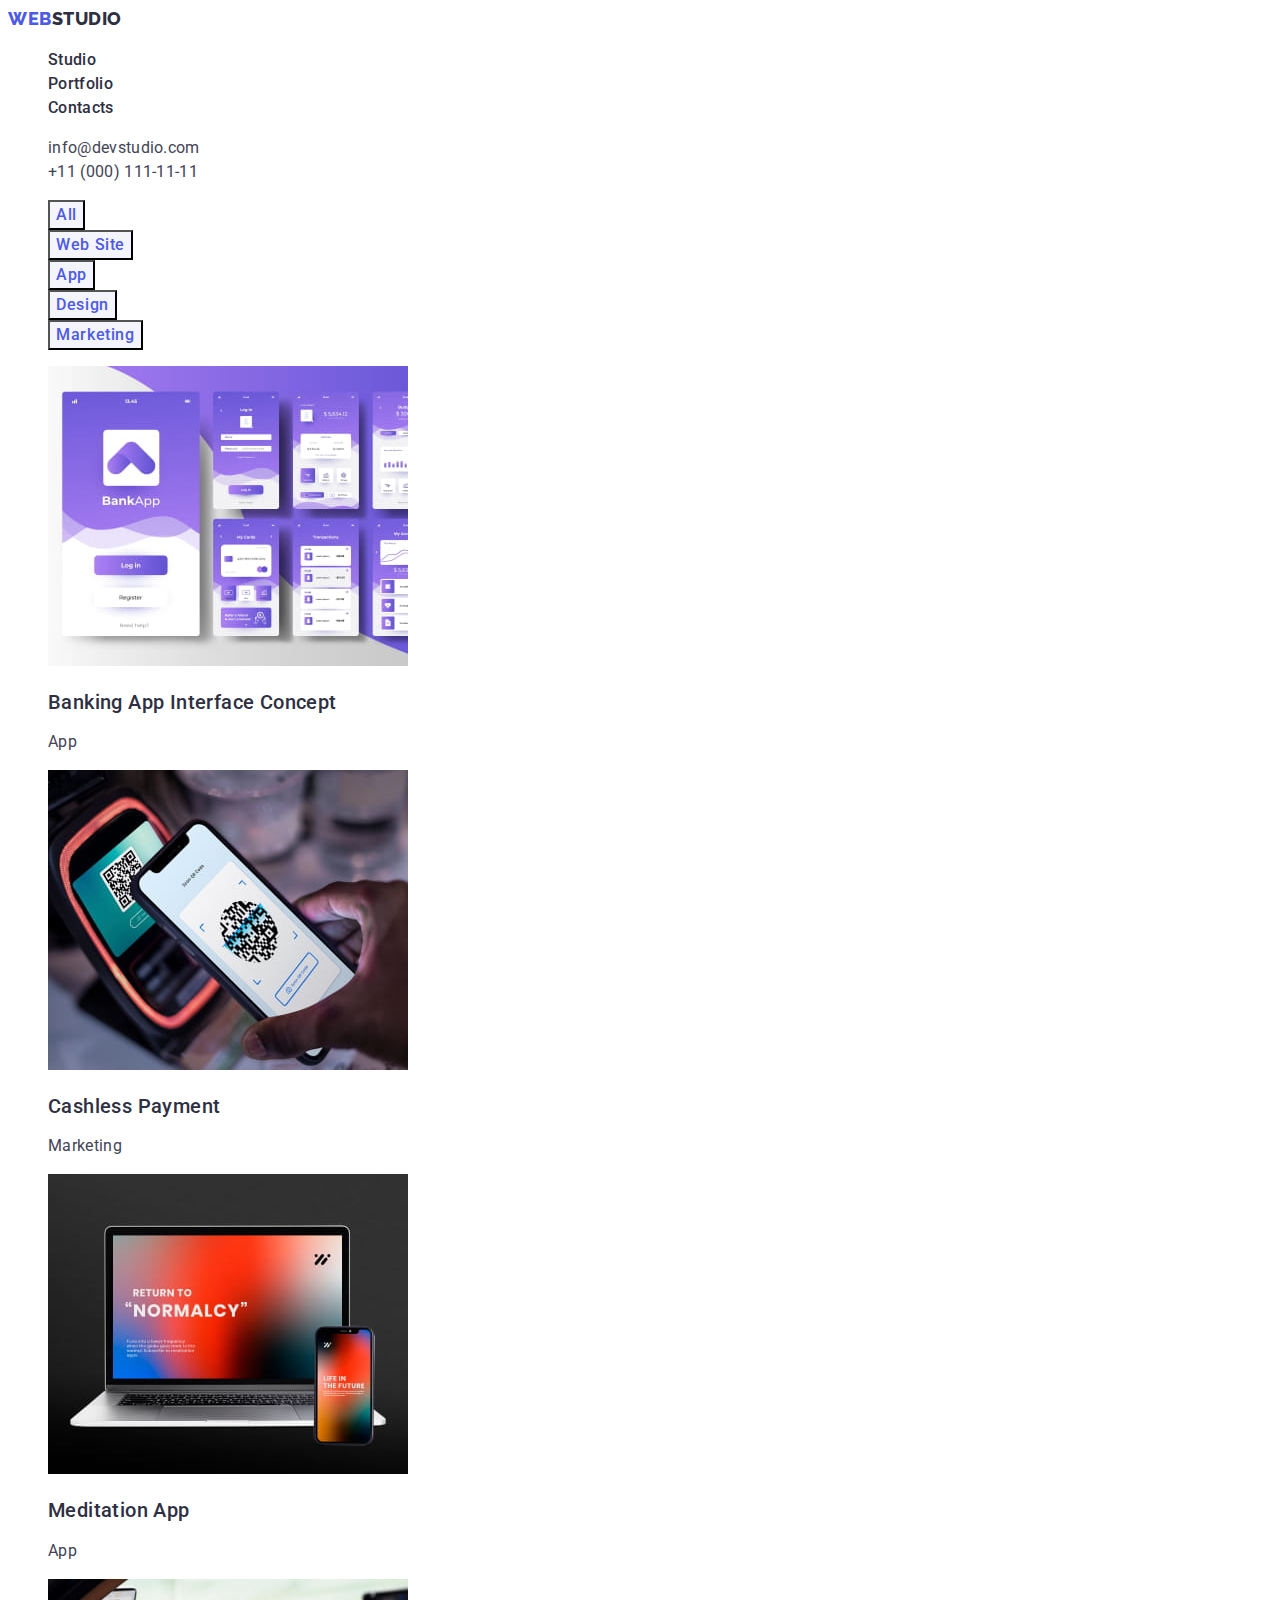
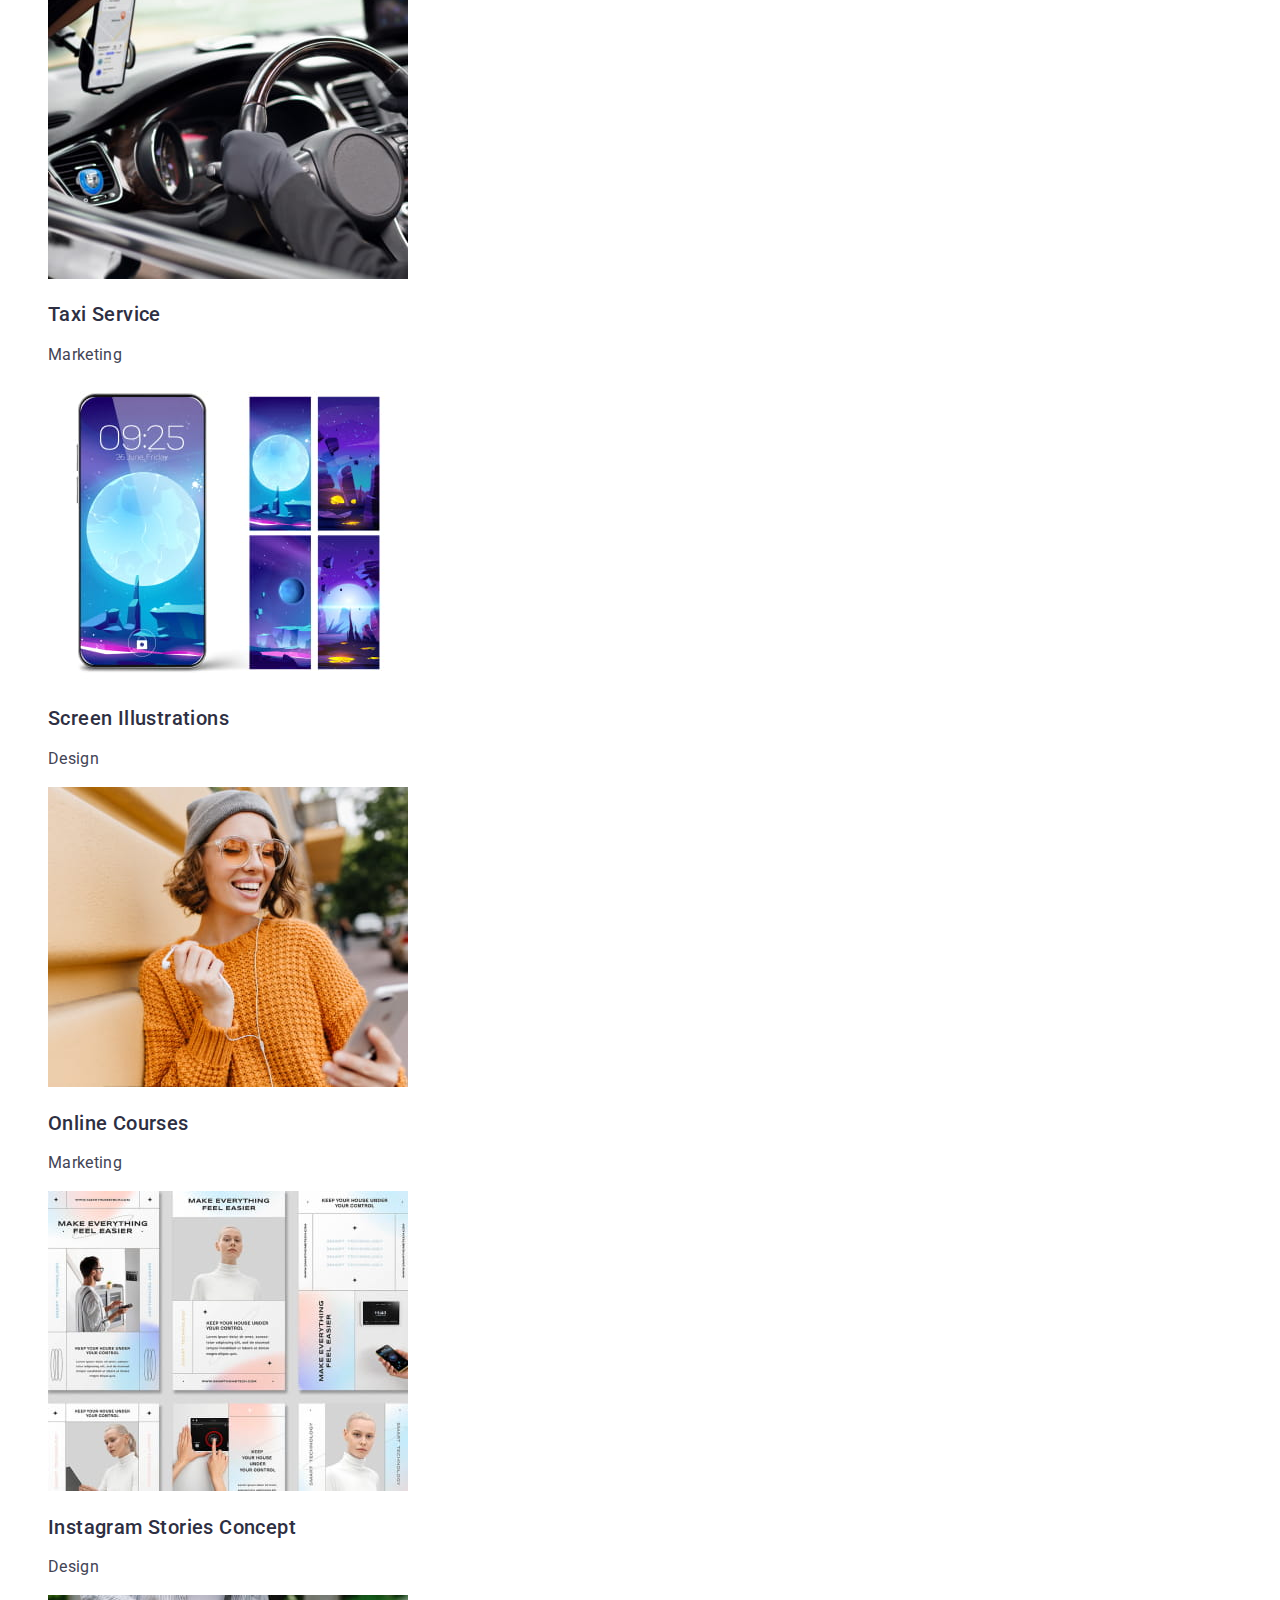
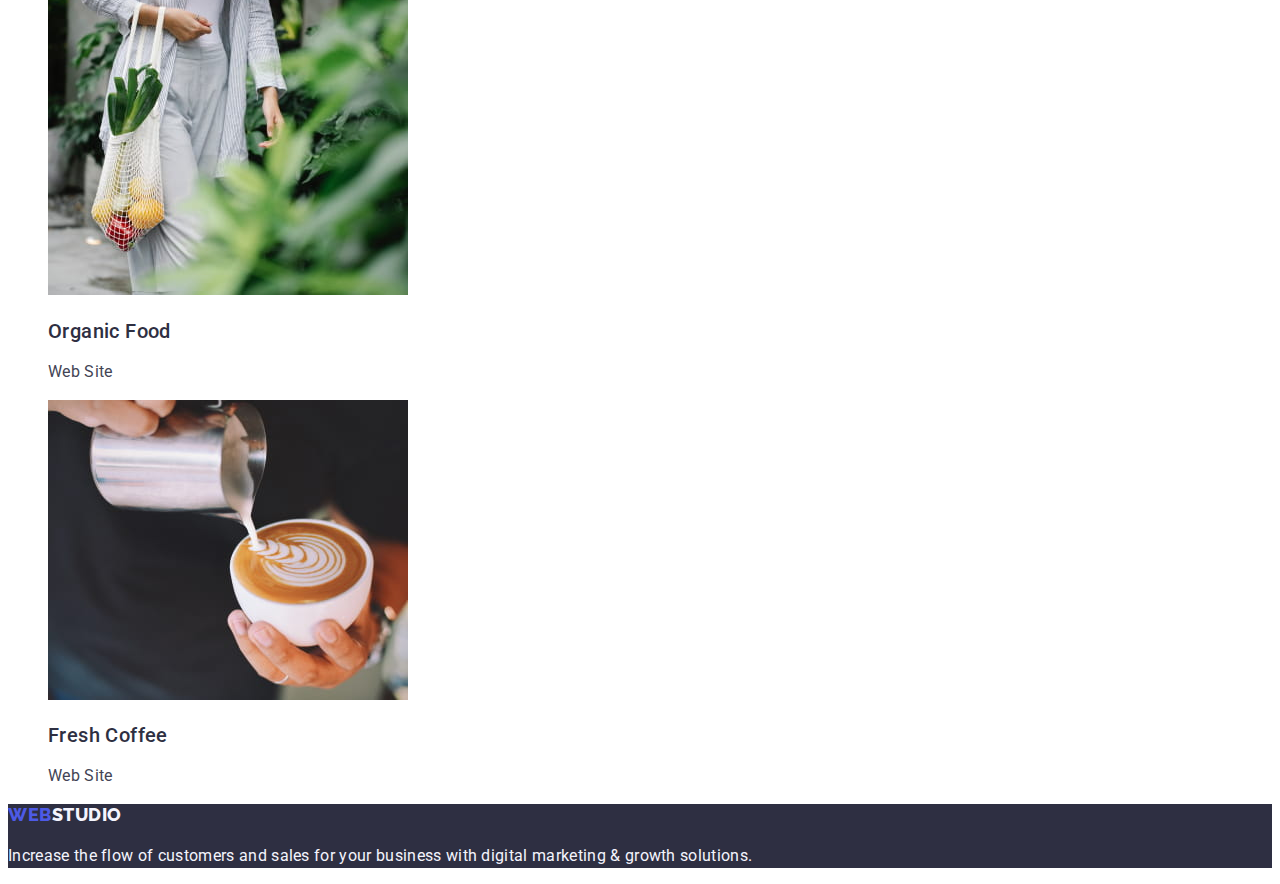
==== portfolio.html @ 336cff11 "Initial commit" ====
<!DOCTYPE html>
<html lang="en">
  <head>
    <meta charset="UTF-8" />
    <link rel="stylesheet" href="./css/slyles.css" />
    <meta name="viewport" content="width=device-width, initial-scale=1.0" />
    <link rel="preconnect" href="https://fonts.googleapis.com" />
    <link rel="preconnect" href="https://fonts.gstatic.com" crossorigin />
    <link
      href="https://fonts.googleapis.com/css2?family=Roboto:wght@400;500;700;900&display=swap"
      rel="stylesheet"
    />

    <link rel="preconnect" href="https://fonts.googleapis.com" />
    <link rel="preconnect" href="https://fonts.gstatic.com" crossorigin />
    <link
      href="https://fonts.googleapis.com/css2?family=Raleway:wght@800&display=swap"
      rel="stylesheet"
    />
    <title>Document</title>
  </head>

  <body>
    <header>
      <nav>
        <a href="./index.html" class="logo link"
          >Web<span class="web-accent">Studio</span></a
        >
        <ul class="page-navigation list">
          <li>
            <a class="link" href="./index.html">Studio</a>
          </li>
          <li>
            <a class="link" href="./portfolio.html">Portfolio</a>
          </li>
          <li>
            <a class="link" href="">Contacts</a>
          </li>
        </ul>
      </nav>
      <!--contacts-->
      <address class="address-block">
        <ul class="list">
          <li>
            <a class="link" href="mailto:info@devstudio.com"
              >info@devstudio.com</a
            >
          </li>
          <li>
            <a class="link" href="tel:+110001111111">+11 (000) 111-11-11</a>
          </li>
        </ul>
      </address>
    </header>

    <main>
      <section class="filter">
        <h1 hidden>Portfolio</h1>
        <ul class="filter-list list">
          <li>
            <button class="button-nav" type="button">All</button>
          </li>
          <li>
            <button class="button-nav" type="button">Web Site</button>
          </li>
          <li>
            <button class="button-nav" type="button">App</button>
          </li>
          <li>
            <button class="button-nav" type="button">Design</button>
          </li>
          <li>
            <button class="button-nav" type="button">Marketing</button>
          </li>
        </ul>

        <ul class="list-portfolio list">
          <li>
            <a class="link" href="">
              <img
              src="./images/img1a1.jpg"
              alt="BankApp pages"
              width="360"
              height="300"
              >
            
            <h2 class="subtitle">Banking App Interface Concept</h2>
            <p class="index-text">App</p>
          </a>
          </li>
          <li>
            <a class="link" href=""><img
              src="./images/img1a2.jpg"
              alt="NFC payment"
              width="360"
              height="300"
            >
            <h2 class="subtitle">Cashless Payment</h2>
            <p class="index-text">Marketing</p>
          </a>
          </li>
          <li>
            <a class="link" href=""><img
              src="./images/img1a3.jpg"
              alt="Return to normalcy"
              width="360"
              height="300"
            >
            <h2 class="subtitle">Meditation App</h2>
            <p class="index-text">App</p>
          </a>
          </li>
          <li>
            <a class="link" href=""><img
              src="./images/img1a4.jpg"
              alt="Taxi driver"
              width="360"
              height="300"
            >
            <h2 class="subtitle">Taxi Service</h2>
            <p class="index-text">Marketing</p>
          </a>
          </li>
          <li>
            <a class="link" href=""><img
              src="./images/img1a5.jpg"
              alt="Design pictures"
              width="360"
              height="300"
            >
            <h2 class="subtitle">Screen Illustrations</h2>
            <p class="index-text">Design</p>
          </a>
          </li>
          <li>
            <a class="link" href=""><img
              src="./images/img1a6.jpg"
              alt="Happy girl"
              width="360"
              height="300"
            >
            <h2 class="subtitle">Online Courses</h2>
            <p class="index-text">Marketing</p>
          </a>
          </li>
          <li>
            <a class="link" href=""><img
              src="./images/img1a7.jpg"
              alt="Instagram ideas"
              width="360"
              height="300"
            >
            <h2 class="subtitle">Instagram Stories Concept</h2>
            <p class="index-text">Design</p>
          </a>
          </li>
          <li>
            <a class="link" href=""><img
              src="./images/img1a8.jpg"
              alt="Food in the bag"
              width="360"
              height="300"
            >
            <h2 class="subtitle">Organic Food</h2>
            <p class="index-text">Web Site</p>
          </a>
          </li>
          <li>
            <a class="link" href=""><img
              src="./images/img1a9.jpg"
              alt="Cup of coffee"
              width="360"
              height="300"
            >
            <h2 class="subtitle">Fresh Coffee</h2>
            <p class="index-text">Web Site</p>
          </a>
          </li>
        </ul>
      </section>
    </main>
    <footer class="footer">
      <a href="./index.html" class="logo link"
        >Web<span class="web-accent">Studio</span></a
      >
      <p class="footer-text">
        Increase the flow of customers and sales for your business with digital
        marketing & growth solutions.
      </p>
    </footer>
  </body>
</html>
---- css/slyles.css ----
:root {
  --dark-color: #2e2f42; /*--title-color*/
  --text-color: #434455;
  --primary-brand: #4d5ae5; /*--logo-color*/
  --light-color: #f4f4fd; /*--footer-text-color*/
  --white-background: #ffffff; /*--main-title-color*/
  --pressed-state: #404bbf; /*--active-color*/
  --success-color: #31d0aa;
  --subtle-text: #8e8f99;
  --accent-color: #e7e9fc;
  --modal-overplay: #2e2f42;
  --hero-background: #2e2f42;
  --modal-background: #fcfcfc;
}

body {
  font-family: 'Roboto', sans-serif;
  line-height: 24px;
  letter-spacing: 2%;
  background-color: var(--white-background);
  color: var(--text-color);
}

.logo {
  font-family: 'Raleway', sans-serif;
  text-transform: uppercase;
  color: var(--primary-brand);
  font-size: 18px;
  line-height: 1.17;
  letter-spacing: 0.54px;
  font-weight: 800;
}
.link {
  text-decoration: none;
}
.web-accent {
  color: var(--dark-color);
}

.page-navigation {
  list-style-type: none;
}
.page-navigation .link {
  font-weight: 500;
  line-height: 1.5;
  letter-spacing: 0.32px;
  text-decoration: none;
  color: var(--dark-color);
}
.page-navigation .link:hover {
  color: var(--pressed-state);
}
.page-navigation .link:focus {
  color: var(--pressed-state);
}
.page-navigation .link:active {
  color: var(--pressed-state);
}

.address-block {
  font-style: normal;
}
.address-block ul {
  list-style: none;
}
.address-block .link {
  line-height: 1.5;
  letter-spacing: 0.32px;
  text-decoration: none;
  color: inherit;
}
.address-block .link:hover , 
.address-block .link:active ,
.address-block .link:focus {
  color: var(--pressed-state);
}
.list {
  list-style: none;
}


/*main*/
.hero {
  background-color: var(--dark-color);
}
.hero .main-title {
  color: var(--white-background);
  font-size: 56px;
  font-weight: 700;
  line-height: 1.07;
  letter-spacing: 1.12px;
  text-align: center;
}
.button-hero {
  font-family: "Roboto", sans-serif;
  font-size: 16px;
  background-color: var(--primary-brand);
  color: var(--white-background);
  font-weight: 500;
  line-height: 1.5;
  letter-spacing: 0.04em;
  cursor: pointer;
}
.button-hero:hover ,
.button-hero:focus {
  background-color: var(--pressed-state);
}

/*PORTFOLIO*/
.filter .filter-list {
  list-style-type: none;
}
.filter-list .button-nav {
  font-family: "Roboto", sans-serif;
  font-weight: 500;
  font-size: 16px;
  line-height: 1.5;
  letter-spacing: 0.04em;
  background-color: var(--light-color);
  color: var(--primary-brand);
  cursor: pointer;
}

.filter-list .button-nav:hover,
.filter-list .button-nav:active,
.filter-list .button-nav:focus {
  background-color: var(--pressed-state);
  color: var(--white-background);
}

.list-portfolio {
    list-style-type: none;
}

.list-portfolio .subtitle {
    font-size: 20px;
    font-weight: 500;
    line-height: 1.2;
    letter-spacing: 0.02em;
    color: var(--dark-color);
}

.list-portfolio .index-text{
  font-size: 16px;
  line-height: 1.5;
  letter-spacing: 0.02em;
  color: var(--text-color);
}

/*section 1*/
.benefits .benefits-list {
  list-style-type: none;
}
.benefits .subtitle {
  font-size: 20px;
  font-weight: 500;
  line-height: 1.2;
  letter-spacing: 0.4px;
  color: var(--hero-background);
}
.benefits .index-text {
  line-height: 1.5;
  letter-spacing: 0.32px;
  color: var(--text-color);
}
/*section 2*/
.actions .actions-list {
  list-style-type: none;
}
.actions .title-text {
  font-size: 36px;
  font-weight: 700;
  line-height: 1.11;
  letter-spacing: 0.72px;
  text-transform: capitalize;
  color: var(--hero-background);
  text-align: center;
}
.team-block .title-text {
  font-size: 36px;
  font-weight: 700;
  line-height: 1.11;
  letter-spacing: 0.72px;
  text-transform: capitalize;
  color: var(--hero-background);
  text-align: center;
}
.team-block {
  background-color: var(--light-color);
}
.team-block .team-list {
  list-style-type: none;
  background-color: var(--white-background);
}
.team-block .subtitle {
  font-size: 20px;
  font-weight: 500;
  line-height: 1.2;
  letter-spacing: 0.4px;
  color: var(--hero-background);
}
.team-block .index-text {
  line-height: 1.5;
  letter-spacing: 0.32px;
  color: var(--text-color);
}
.team-block .picture {
  background-color: var(--white-background);
}

/*footer*/
.footer {
  background-color: var(--dark-color);
}
.footer .logo {
  font-family: "Raleway", sans-serif;
  font-size: 18px;
  font-weight: 800;
  line-height: 1.17;
  letter-spacing: 0.54px;
  text-transform: uppercase;
  color: var(--primary-brand);
}
.footer .web-accent {
  color: var(--light-color);
}
.footer-text {
  color: var(--light-color);
  line-height: 1.5;
  letter-spacing: 0.02em;
}
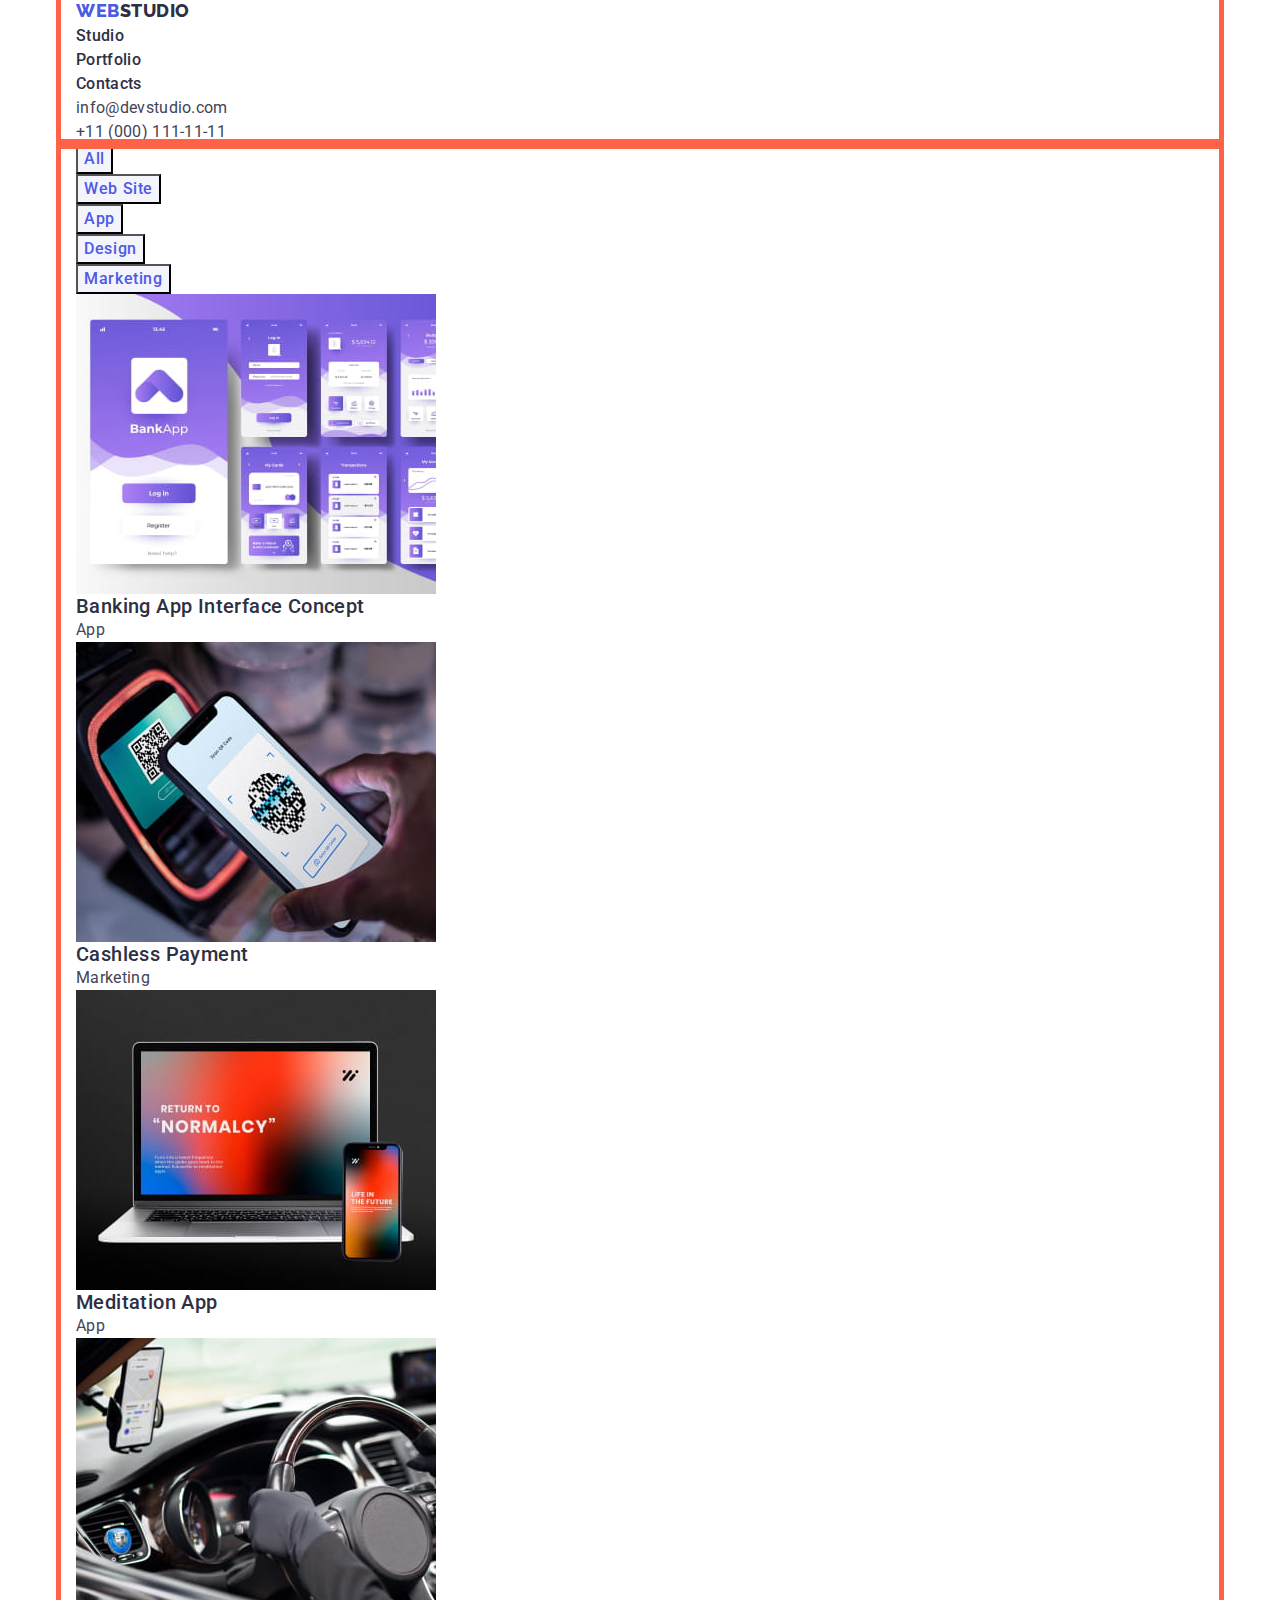
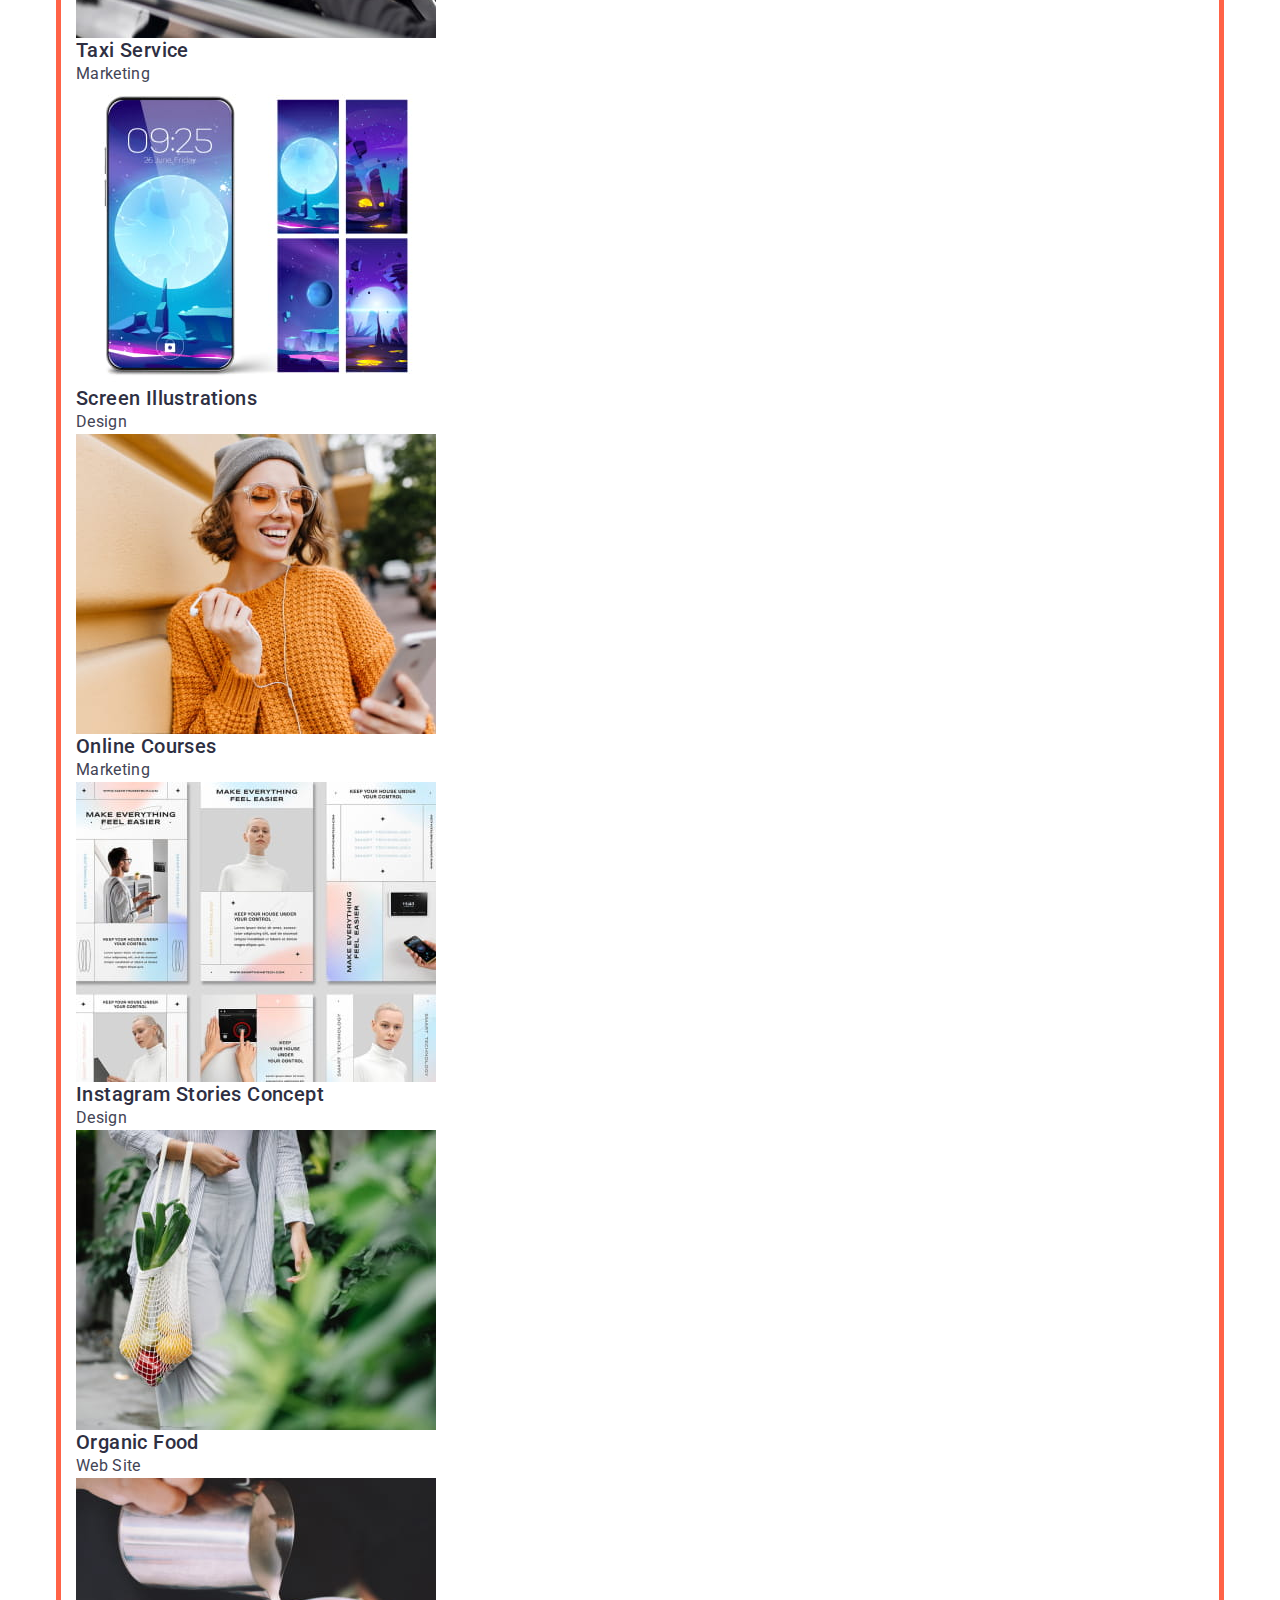
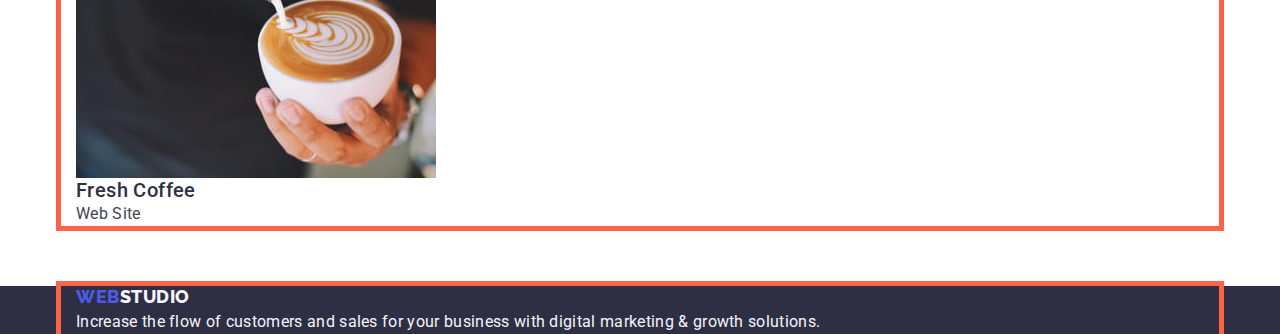
==== commit deb56c13: "start with margin&padding" ====
--- a/portfolio.html
+++ b/portfolio.html
@@ -2,6 +2,10 @@
 <html lang="en">
   <head>
     <meta charset="UTF-8" />
+    <link
+      rel="stylesheet"
+      href="https://cdn.jsdelivr.net/npm/modern-normalize@2.0.0/modern-normalize.min.css"
+    />
     <link rel="stylesheet" href="./css/slyles.css" />
     <meta name="viewport" content="width=device-width, initial-scale=1.0" />
     <link rel="preconnect" href="https://fonts.googleapis.com" />
@@ -22,171 +26,183 @@
 
   <body>
     <header>
-      <nav>
+      <div class="container">
+        <nav>
+          <a href="./index.html" class="logo link"
+            >Web<span class="web-accent">Studio</span></a
+          >
+          <ul class="page-navigation list">
+            <li>
+              <a class="link" href="./index.html">Studio</a>
+            </li>
+            <li>
+              <a class="link" href="./portfolio.html">Portfolio</a>
+            </li>
+            <li>
+              <a class="link" href="">Contacts</a>
+            </li>
+          </ul>
+        </nav>
+        <!--contacts-->
+        <address class="address-block">
+          <ul class="list">
+            <li>
+              <a class="link" href="mailto:info@devstudio.com"
+                >info@devstudio.com</a
+              >
+            </li>
+            <li>
+              <a class="link" href="tel:+110001111111">+11 (000) 111-11-11</a>
+            </li>
+          </ul>
+        </address>
+      </div>
+    </header>
+
+    <main>
+      <section class="filter portfolio-section">
+        <h1 hidden>Portfolio</h1>
+        <div class="container">
+          <ul class="filter-list list">
+            <li>
+              <button class="button-nav" type="button">All</button>
+            </li>
+            <li>
+              <button class="button-nav" type="button">Web Site</button>
+            </li>
+            <li>
+              <button class="button-nav" type="button">App</button>
+            </li>
+            <li>
+              <button class="button-nav" type="button">Design</button>
+            </li>
+            <li>
+              <button class="button-nav" type="button">Marketing</button>
+            </li>
+          </ul>
+          <ul class="list-portfolio list">
+            <li>
+              <a class="link" href="">
+                <img
+                  src="./images/img1a1.jpg"
+                  alt="BankApp pages"
+                  width="360"
+                  height="300"
+                />
+                <h2 class="subtitle">Banking App Interface Concept</h2>
+                <p class="index-text">App</p>
+              </a>
+            </li>
+            <li>
+              <a class="link" href=""
+                ><img
+                  src="./images/img1a2.jpg"
+                  alt="NFC payment"
+                  width="360"
+                  height="300"
+                />
+                <h2 class="subtitle">Cashless Payment</h2>
+                <p class="index-text">Marketing</p>
+              </a>
+            </li>
+            <li>
+              <a class="link" href=""
+                ><img
+                  src="./images/img1a3.jpg"
+                  alt="Return to normalcy"
+                  width="360"
+                  height="300"
+                />
+                <h2 class="subtitle">Meditation App</h2>
+                <p class="index-text">App</p>
+              </a>
+            </li>
+            <li>
+              <a class="link" href=""
+                ><img
+                  src="./images/img1a4.jpg"
+                  alt="Taxi driver"
+                  width="360"
+                  height="300"
+                />
+                <h2 class="subtitle">Taxi Service</h2>
+                <p class="index-text">Marketing</p>
+              </a>
+            </li>
+            <li>
+              <a class="link" href=""
+                ><img
+                  src="./images/img1a5.jpg"
+                  alt="Design pictures"
+                  width="360"
+                  height="300"
+                />
+                <h2 class="subtitle">Screen Illustrations</h2>
+                <p class="index-text">Design</p>
+              </a>
+            </li>
+            <li>
+              <a class="link" href=""
+                ><img
+                  src="./images/img1a6.jpg"
+                  alt="Happy girl"
+                  width="360"
+                  height="300"
+                />
+                <h2 class="subtitle">Online Courses</h2>
+                <p class="index-text">Marketing</p>
+              </a>
+            </li>
+            <li>
+              <a class="link" href=""
+                ><img
+                  src="./images/img1a7.jpg"
+                  alt="Instagram ideas"
+                  width="360"
+                  height="300"
+                />
+                <h2 class="subtitle">Instagram Stories Concept</h2>
+                <p class="index-text">Design</p>
+              </a>
+            </li>
+            <li>
+              <a class="link" href=""
+                ><img
+                  src="./images/img1a8.jpg"
+                  alt="Food in the bag"
+                  width="360"
+                  height="300"
+                />
+                <h2 class="subtitle">Organic Food</h2>
+                <p class="index-text">Web Site</p>
+              </a>
+            </li>
+            <li>
+              <a class="link" href=""
+                ><img
+                  src="./images/img1a9.jpg"
+                  alt="Cup of coffee"
+                  width="360"
+                  height="300"
+                />
+                <h2 class="subtitle">Fresh Coffee</h2>
+                <p class="index-text">Web Site</p>
+              </a>
+            </li>
+          </ul>
+        </div>
+      </section>
+    </main>
+    <footer class="footer">
+      <div class="container">
         <a href="./index.html" class="logo link"
           >Web<span class="web-accent">Studio</span></a
         >
-        <ul class="page-navigation list">
-          <li>
-            <a class="link" href="./index.html">Studio</a>
-          </li>
-          <li>
-            <a class="link" href="./portfolio.html">Portfolio</a>
-          </li>
-          <li>
-            <a class="link" href="">Contacts</a>
-          </li>
-        </ul>
-      </nav>
-      <!--contacts-->
-      <address class="address-block">
-        <ul class="list">
-          <li>
-            <a class="link" href="mailto:info@devstudio.com"
-              >info@devstudio.com</a
-            >
-          </li>
-          <li>
-            <a class="link" href="tel:+110001111111">+11 (000) 111-11-11</a>
-          </li>
-        </ul>
-      </address>
-    </header>
-
-    <main>
-      <section class="filter">
-        <h1 hidden>Portfolio</h1>
-        <ul class="filter-list list">
-          <li>
-            <button class="button-nav" type="button">All</button>
-          </li>
-          <li>
-            <button class="button-nav" type="button">Web Site</button>
-          </li>
-          <li>
-            <button class="button-nav" type="button">App</button>
-          </li>
-          <li>
-            <button class="button-nav" type="button">Design</button>
-          </li>
-          <li>
-            <button class="button-nav" type="button">Marketing</button>
-          </li>
-        </ul>
-
-        <ul class="list-portfolio list">
-          <li>
-            <a class="link" href="">
-              <img
-              src="./images/img1a1.jpg"
-              alt="BankApp pages"
-              width="360"
-              height="300"
-              >
-            
-            <h2 class="subtitle">Banking App Interface Concept</h2>
-            <p class="index-text">App</p>
-          </a>
-          </li>
-          <li>
-            <a class="link" href=""><img
-              src="./images/img1a2.jpg"
-              alt="NFC payment"
-              width="360"
-              height="300"
-            >
-            <h2 class="subtitle">Cashless Payment</h2>
-            <p class="index-text">Marketing</p>
-          </a>
-          </li>
-          <li>
-            <a class="link" href=""><img
-              src="./images/img1a3.jpg"
-              alt="Return to normalcy"
-              width="360"
-              height="300"
-            >
-            <h2 class="subtitle">Meditation App</h2>
-            <p class="index-text">App</p>
-          </a>
-          </li>
-          <li>
-            <a class="link" href=""><img
-              src="./images/img1a4.jpg"
-              alt="Taxi driver"
-              width="360"
-              height="300"
-            >
-            <h2 class="subtitle">Taxi Service</h2>
-            <p class="index-text">Marketing</p>
-          </a>
-          </li>
-          <li>
-            <a class="link" href=""><img
-              src="./images/img1a5.jpg"
-              alt="Design pictures"
-              width="360"
-              height="300"
-            >
-            <h2 class="subtitle">Screen Illustrations</h2>
-            <p class="index-text">Design</p>
-          </a>
-          </li>
-          <li>
-            <a class="link" href=""><img
-              src="./images/img1a6.jpg"
-              alt="Happy girl"
-              width="360"
-              height="300"
-            >
-            <h2 class="subtitle">Online Courses</h2>
-            <p class="index-text">Marketing</p>
-          </a>
-          </li>
-          <li>
-            <a class="link" href=""><img
-              src="./images/img1a7.jpg"
-              alt="Instagram ideas"
-              width="360"
-              height="300"
-            >
-            <h2 class="subtitle">Instagram Stories Concept</h2>
-            <p class="index-text">Design</p>
-          </a>
-          </li>
-          <li>
-            <a class="link" href=""><img
-              src="./images/img1a8.jpg"
-              alt="Food in the bag"
-              width="360"
-              height="300"
-            >
-            <h2 class="subtitle">Organic Food</h2>
-            <p class="index-text">Web Site</p>
-          </a>
-          </li>
-          <li>
-            <a class="link" href=""><img
-              src="./images/img1a9.jpg"
-              alt="Cup of coffee"
-              width="360"
-              height="300"
-            >
-            <h2 class="subtitle">Fresh Coffee</h2>
-            <p class="index-text">Web Site</p>
-          </a>
-          </li>
-        </ul>
-      </section>
-    </main>
-    <footer class="footer">
-      <a href="./index.html" class="logo link"
-        >Web<span class="web-accent">Studio</span></a
-      >
-      <p class="footer-text">
-        Increase the flow of customers and sales for your business with digital
-        marketing & growth solutions.
-      </p>
+        <p class="footer-text">
+          Increase the flow of customers and sales for your business with digital
+          marketing & growth solutions.
+        </p>
+      </div>
     </footer>
   </body>
 </html>
--- a/css/slyles.css
+++ b/css/slyles.css
@@ -13,6 +13,63 @@
   --modal-background: #fcfcfc;
 }
 
+/* скидання стилів */
+h1, h2, h3, h4, h5, h6, p {
+  margin-top: 0;
+  margin-bottom: 0;
+}
+
+ul {
+  margin-top: 0;
+  margin-bottom: 0;
+  padding-left: 0;
+  list-style-type: none;
+}
+
+.container {
+  width: 1158px;
+  margin-left: auto;
+  margin-right: auto;
+  padding-left: 15px;
+  padding-right: 15px;
+  outline: 5px solid tomato;
+  /*outline-offset: 20px;*/
+}
+
+img {
+  display: block;
+  max-width: 100%;
+  height: auto;
+}
+
+/*styles*/
+/*
+.header-container {
+  display: flex;
+  justify-content: space-between;
+  align-items: center;
+}
+.nav {
+  display: flex;
+  align-items: center;
+*/
+
+.section {
+  padding-top: 60px;
+  padding-bottom: 60px;
+}
+.portfolio-section {
+  padding-bottom: 60px;
+}
+
+.hero-section {
+  padding-bottom: 120px;
+}
+
+.hero-container {
+
+}
+
 body {
   font-family: 'Roboto', sans-serif;
   line-height: 24px;
@@ -84,6 +141,10 @@
   background-color: var(--dark-color);
 }
 .hero .main-title {
+  width: 496px;
+  margin: 0 auto;
+  padding-top: 212px;
+  margin-bottom: 48px;
   color: var(--white-background);
   font-size: 56px;
   font-weight: 700;
@@ -100,6 +161,7 @@
   line-height: 1.5;
   letter-spacing: 0.04em;
   cursor: pointer;
+  padding: 16px 32px;
 }
 .button-hero:hover ,
 .button-hero:focus {
@@ -152,6 +214,7 @@
   list-style-type: none;
 }
 .benefits .subtitle {
+  margin-bottom: 8px;
   font-size: 20px;
   font-weight: 500;
   line-height: 1.2;
@@ -164,6 +227,12 @@
   color: var(--text-color);
 }
 /*section 2*/
+.section-title {
+  margin: 0 auto;
+  margin-bottom: 72px;
+  width: 323px;
+}
+
 .actions .actions-list {
   list-style-type: none;
 }
@@ -177,6 +246,7 @@
   text-align: center;
 }
 .team-block .title-text {
+  padding-top: 120px;
   font-size: 36px;
   font-weight: 700;
   line-height: 1.11;
@@ -193,6 +263,8 @@
   background-color: var(--white-background);
 }
 .team-block .subtitle {
+  margin-top: 32px;
+  margin-bottom: 8px;
   font-size: 20px;
   font-weight: 500;
   line-height: 1.2;
@@ -213,6 +285,7 @@
   background-color: var(--dark-color);
 }
 .footer .logo {
+  margin-bottom: 17.5px;
   font-family: "Raleway", sans-serif;
   font-size: 18px;
   font-weight: 800;
@@ -229,3 +302,18 @@
   line-height: 1.5;
   letter-spacing: 0.02em;
 }
+
+
+
+.visually-hidden {
+  position: absolute;
+  white-space: nowrap;
+  width: 1px;
+  height: 1px;
+  overflow: hidden;
+  border: 0;
+  padding: 0;
+  clip: rect(0 0 0 0);
+  clip-path: inset(50%);
+  margin: -1px;
+}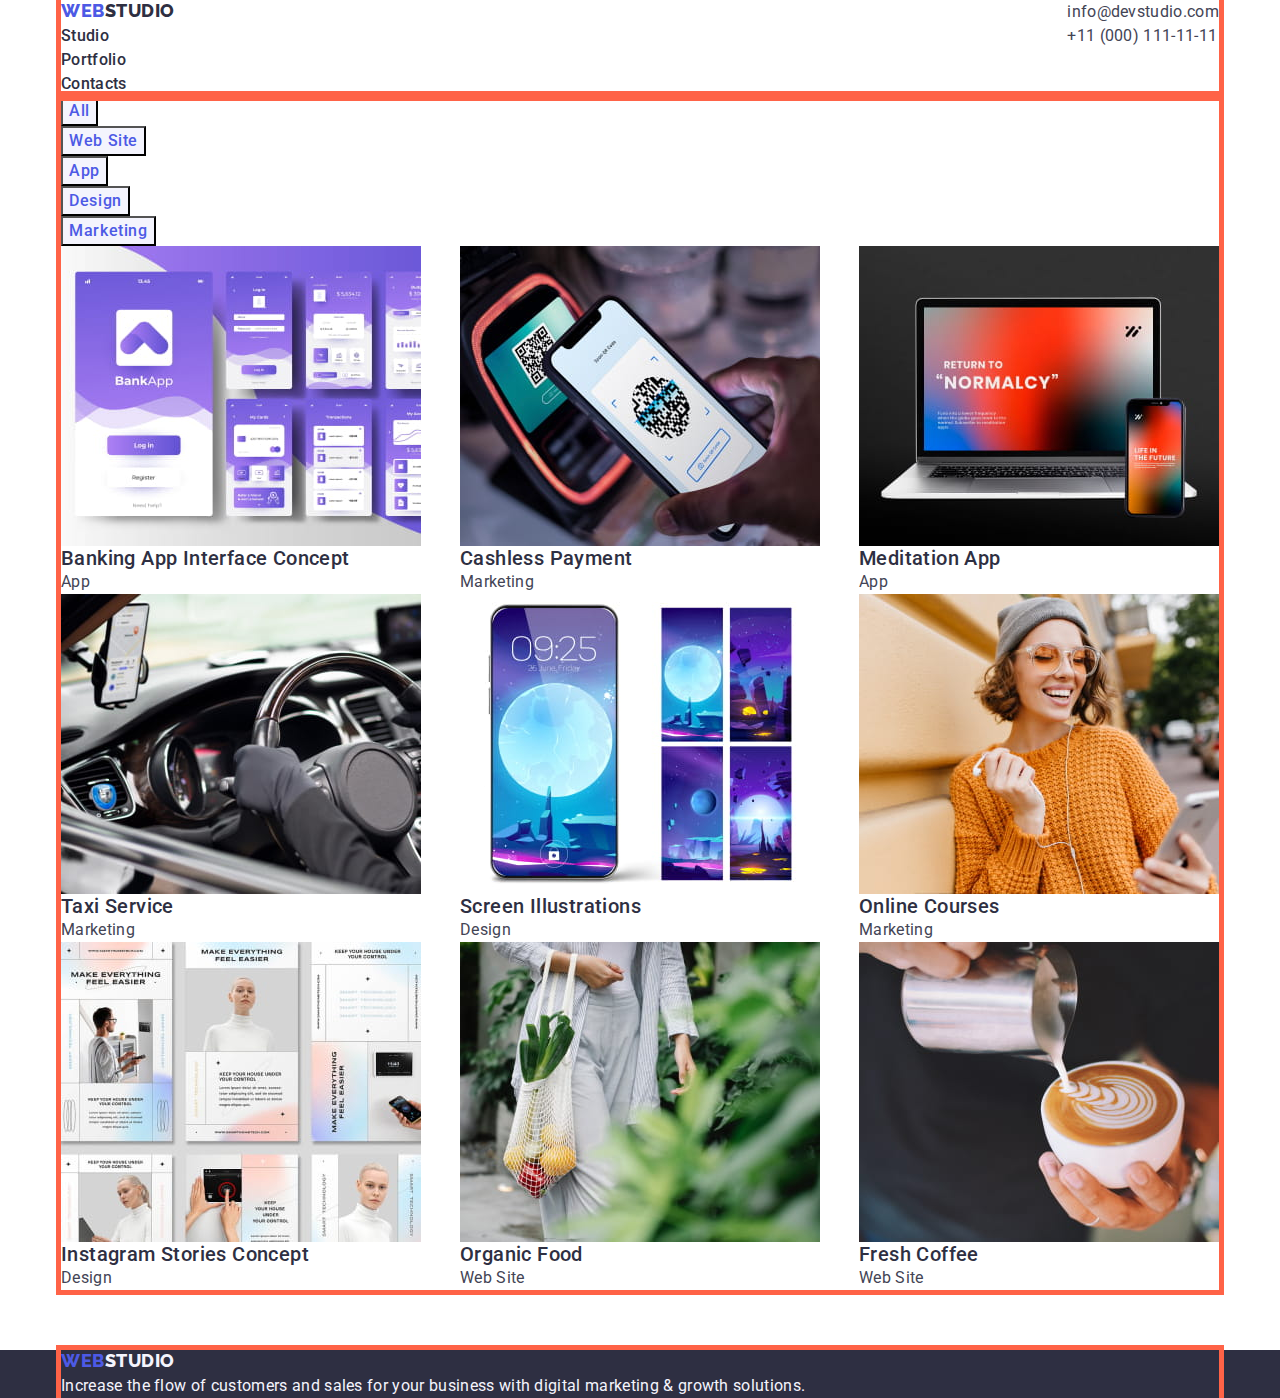
==== commit e3eb8306: "first" ====
--- a/portfolio.html
+++ b/portfolio.html
@@ -26,7 +26,7 @@
 
   <body>
     <header>
-      <div class="container">
+      <div class="header-container container">
         <nav>
           <a href="./index.html" class="logo link"
             >Web<span class="web-accent">Studio</span></a
@@ -61,8 +61,9 @@
 
     <main>
       <section class="filter portfolio-section">
-        <h1 hidden>Portfolio</h1>
-        <div class="container">
+        <div class="fiter-portfolio-container container">
+          <h1 class="visually-hidden">Portfolio</h1>
+        
           <ul class="filter-list list">
             <li>
               <button class="button-nav" type="button">All</button>
@@ -89,8 +90,10 @@
                   width="360"
                   height="300"
                 />
-                <h2 class="subtitle">Banking App Interface Concept</h2>
-                <p class="index-text">App</p>
+                <div class="portfolio-content">
+                  <h2 class="subtitle">Banking App Interface Concept</h2>
+                  <p class="index-text">App</p>
+                </div>
               </a>
             </li>
             <li>
@@ -101,8 +104,10 @@
                   width="360"
                   height="300"
                 />
-                <h2 class="subtitle">Cashless Payment</h2>
-                <p class="index-text">Marketing</p>
+                <div class="portfolio-content">
+                  <h2 class="subtitle">Cashless Payment</h2>
+                  <p class="index-text">Marketing</p>
+                </div>
               </a>
             </li>
             <li>
@@ -113,8 +118,10 @@
                   width="360"
                   height="300"
                 />
-                <h2 class="subtitle">Meditation App</h2>
-                <p class="index-text">App</p>
+                <div class="portfolio-content">
+                  <h2 class="subtitle">Meditation App</h2>
+                  <p class="index-text">App</p>
+                </div>
               </a>
             </li>
             <li>
@@ -125,8 +132,10 @@
                   width="360"
                   height="300"
                 />
-                <h2 class="subtitle">Taxi Service</h2>
-                <p class="index-text">Marketing</p>
+                <div class="portfolio-content">
+                  <h2 class="subtitle">Taxi Service</h2>
+                  <p class="index-text">Marketing</p>
+                </div>
               </a>
             </li>
             <li>
@@ -137,8 +146,10 @@
                   width="360"
                   height="300"
                 />
-                <h2 class="subtitle">Screen Illustrations</h2>
-                <p class="index-text">Design</p>
+                <div class="portfolio-content">
+                  <h2 class="subtitle">Screen Illustrations</h2>
+                  <p class="index-text">Design</p>
+                </div>
               </a>
             </li>
             <li>
@@ -149,8 +160,10 @@
                   width="360"
                   height="300"
                 />
-                <h2 class="subtitle">Online Courses</h2>
-                <p class="index-text">Marketing</p>
+                <div class="portfolio-content">
+                  <h2 class="subtitle">Online Courses</h2>
+                  <p class="index-text">Marketing</p>
+                </div>
               </a>
             </li>
             <li>
@@ -161,8 +174,10 @@
                   width="360"
                   height="300"
                 />
-                <h2 class="subtitle">Instagram Stories Concept</h2>
-                <p class="index-text">Design</p>
+                <div class="portfolio-content">
+                  <h2 class="subtitle">Instagram Stories Concept</h2>
+                  <p class="index-text">Design</p>
+                </div>
               </a>
             </li>
             <li>
@@ -173,8 +188,10 @@
                   width="360"
                   height="300"
                 />
-                <h2 class="subtitle">Organic Food</h2>
-                <p class="index-text">Web Site</p>
+                <div class="portfolio-content">
+                  <h2 class="subtitle">Organic Food</h2>
+                  <p class="index-text">Web Site</p>
+                </div>
               </a>
             </li>
             <li>
@@ -185,8 +202,10 @@
                   width="360"
                   height="300"
                 />
-                <h2 class="subtitle">Fresh Coffee</h2>
-                <p class="index-text">Web Site</p>
+                <div class="portfolio-content">
+                  <h2 class="subtitle">Fresh Coffee</h2>
+                  <p class="index-text">Web Site</p>
+                </div>
               </a>
             </li>
           </ul>
@@ -194,7 +213,7 @@
       </section>
     </main>
     <footer class="footer">
-      <div class="container">
+      <div class="footer-container container">
         <a href="./index.html" class="logo link"
           >Web<span class="web-accent">Studio</span></a
         >
--- a/css/slyles.css
+++ b/css/slyles.css
@@ -13,25 +13,28 @@
   --modal-background: #fcfcfc;
 }
 
+*,
+*::before,
+*::after {
+  box-sizing: border-box;
+}
+
 /* скидання стилів */
 h1, h2, h3, h4, h5, h6, p {
-  margin-top: 0;
-  margin-bottom: 0;
+  margin: 0;
+  padding: 0;
 }
 
 ul {
-  margin-top: 0;
-  margin-bottom: 0;
-  padding-left: 0;
+  margin: 0;
+  padding: 0;
   list-style-type: none;
 }
 
 .container {
-  width: 1158px;
-  margin-left: auto;
-  margin-right: auto;
-  padding-left: 15px;
-  padding-right: 15px;
+  max-width: 1158px;
+  padding: 0;
+  margin: auto;
   outline: 5px solid tomato;
   /*outline-offset: 20px;*/
 }
@@ -41,6 +44,22 @@
   max-width: 100%;
   height: auto;
 }
+
+button {
+  display: block;
+}
+
+.header-container {
+  display: flex;
+  justify-content: space-between;
+}
+.nav {
+  display: flex;
+  align-items: center;
+  background-color: var(--primary-white-color, #ffffff);
+}
+
+
 
 /*styles*/
 /*
@@ -133,6 +152,8 @@
 }
 .list {
   list-style: none;
+  padding: 0;
+  margin: 0;
 }
 
 
@@ -304,7 +325,7 @@
 }
 
 
-
+/* visual hidden */
 .visually-hidden {
   position: absolute;
   white-space: nowrap;
@@ -316,4 +337,10 @@
   clip: rect(0 0 0 0);
   clip-path: inset(50%);
   margin: -1px;
+}
+
+.fiter-portfolio-container .list-portfolio {
+  display: flex;
+  flex-wrap: wrap;
+  justify-content: space-between;
 }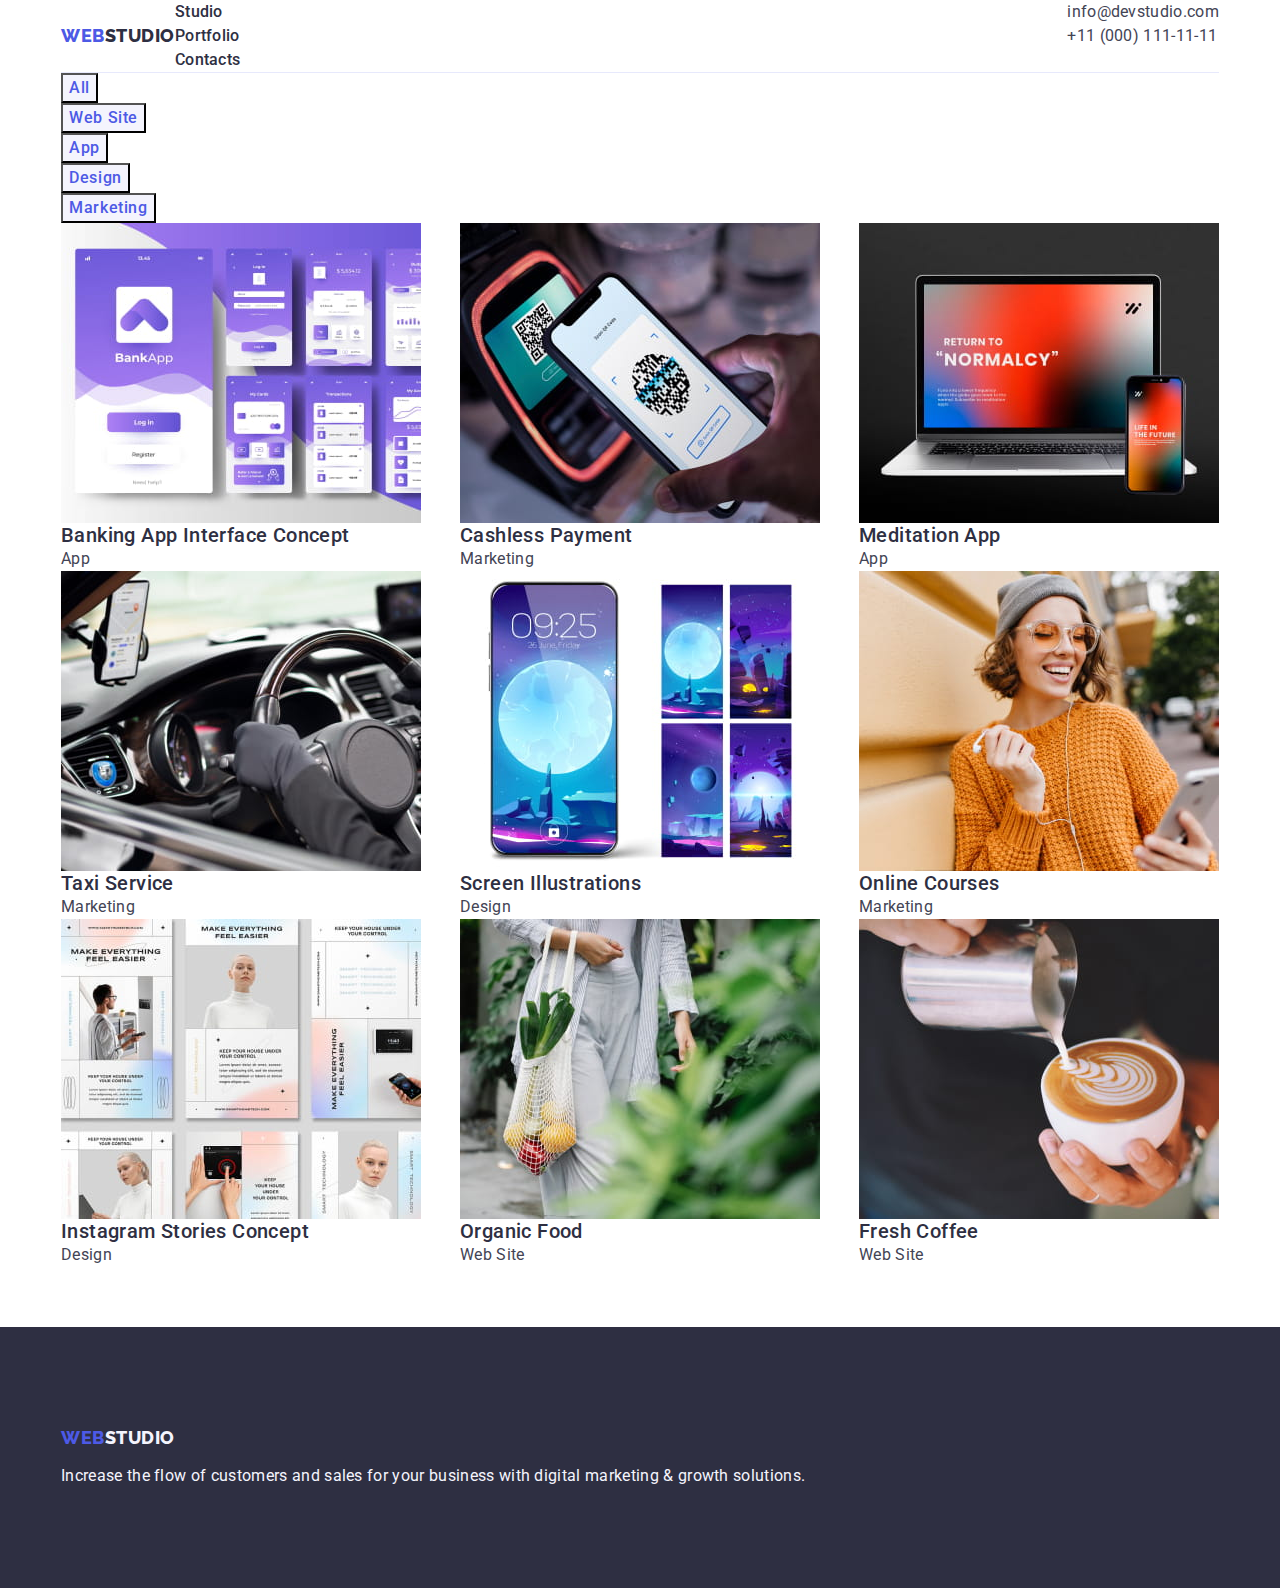
==== commit 300e701f: "first fixing" ====
--- a/portfolio.html
+++ b/portfolio.html
@@ -25,9 +25,9 @@
   </head>
 
   <body>
-    <header>
+    <header class="header">
       <div class="header-container container">
-        <nav>
+        <nav class="navigation">
           <a href="./index.html" class="logo link"
             >Web<span class="web-accent">Studio</span></a
           >
--- a/css/slyles.css
+++ b/css/slyles.css
@@ -35,7 +35,7 @@
   max-width: 1158px;
   padding: 0;
   margin: auto;
-  outline: 5px solid tomato;
+  /*outline: 5px solid tomato;
   /*outline-offset: 20px;*/
 }
 
@@ -51,8 +51,10 @@
 
 .header-container {
   display: flex;
-  justify-content: space-between;
-}
+  justify-content: space-between;  
+  border-bottom: 1px solid #e7e9fc;
+}
+
 .nav {
   display: flex;
   align-items: center;
@@ -161,8 +163,12 @@
 .hero {
   background-color: var(--dark-color);
 }
+.hero-section {
+  padding: 188px 0;
+}
+
 .hero .main-title {
-  width: 496px;
+  max-width: 496px;
   margin: 0 auto;
   padding-top: 212px;
   margin-bottom: 48px;
@@ -183,6 +189,12 @@
   letter-spacing: 0.04em;
   cursor: pointer;
   padding: 16px 32px;
+
+  display: block;
+  min-width: 169px;
+  height: 56px;
+  border: none;
+  border-radius: 4px;
 }
 .button-hero:hover ,
 .button-hero:focus {
@@ -233,6 +245,8 @@
 /*section 1*/
 .benefits .benefits-list {
   list-style-type: none;
+  display: flex;
+  gap: 24px;
 }
 .benefits .subtitle {
   margin-bottom: 8px;
@@ -247,6 +261,11 @@
   letter-spacing: 0.32px;
   color: var(--text-color);
 }
+
+.benefits-parts {
+  width: calc((100% - 48px) / 3)
+}
+
 /*section 2*/
 .section-title {
   margin: 0 auto;
@@ -254,8 +273,14 @@
   width: 323px;
 }
 
+.actions {
+  padding-bottom: 120px;
+}
+
 .actions .actions-list {
   list-style-type: none;
+  display: flex;
+  gap: 24px;
 }
 .actions .title-text {
   font-size: 36px;
@@ -266,6 +291,10 @@
   color: var(--hero-background);
   text-align: center;
 }
+.actions-list-img {
+  width: calc((100% - 48px) / 3)
+}
+
 .team-block .title-text {
   padding-top: 120px;
   font-size: 36px;
@@ -282,6 +311,8 @@
 .team-block .team-list {
   list-style-type: none;
   background-color: var(--white-background);
+  display: flex;
+  gap: 24px;
 }
 .team-block .subtitle {
   margin-top: 32px;
@@ -299,14 +330,15 @@
 }
 .team-block .picture {
   background-color: var(--white-background);
+  width: calc((100% - 48px) / 4)
 }
 
 /*footer*/
 .footer {
   background-color: var(--dark-color);
+  padding: 100px 0;
 }
 .footer .logo {
-  margin-bottom: 17.5px;
   font-family: "Raleway", sans-serif;
   font-size: 18px;
   font-weight: 800;
@@ -314,6 +346,9 @@
   letter-spacing: 0.54px;
   text-transform: uppercase;
   color: var(--primary-brand);
+
+  display: inline-block;
+  margin-bottom: 16px;
 }
 .footer .web-accent {
   color: var(--light-color);
@@ -343,4 +378,14 @@
   display: flex;
   flex-wrap: wrap;
   justify-content: space-between;
-}+}
+
+
+.footer-container {
+
+}
+
+.navigation {
+  display: flex;
+  align-items: center;
+}
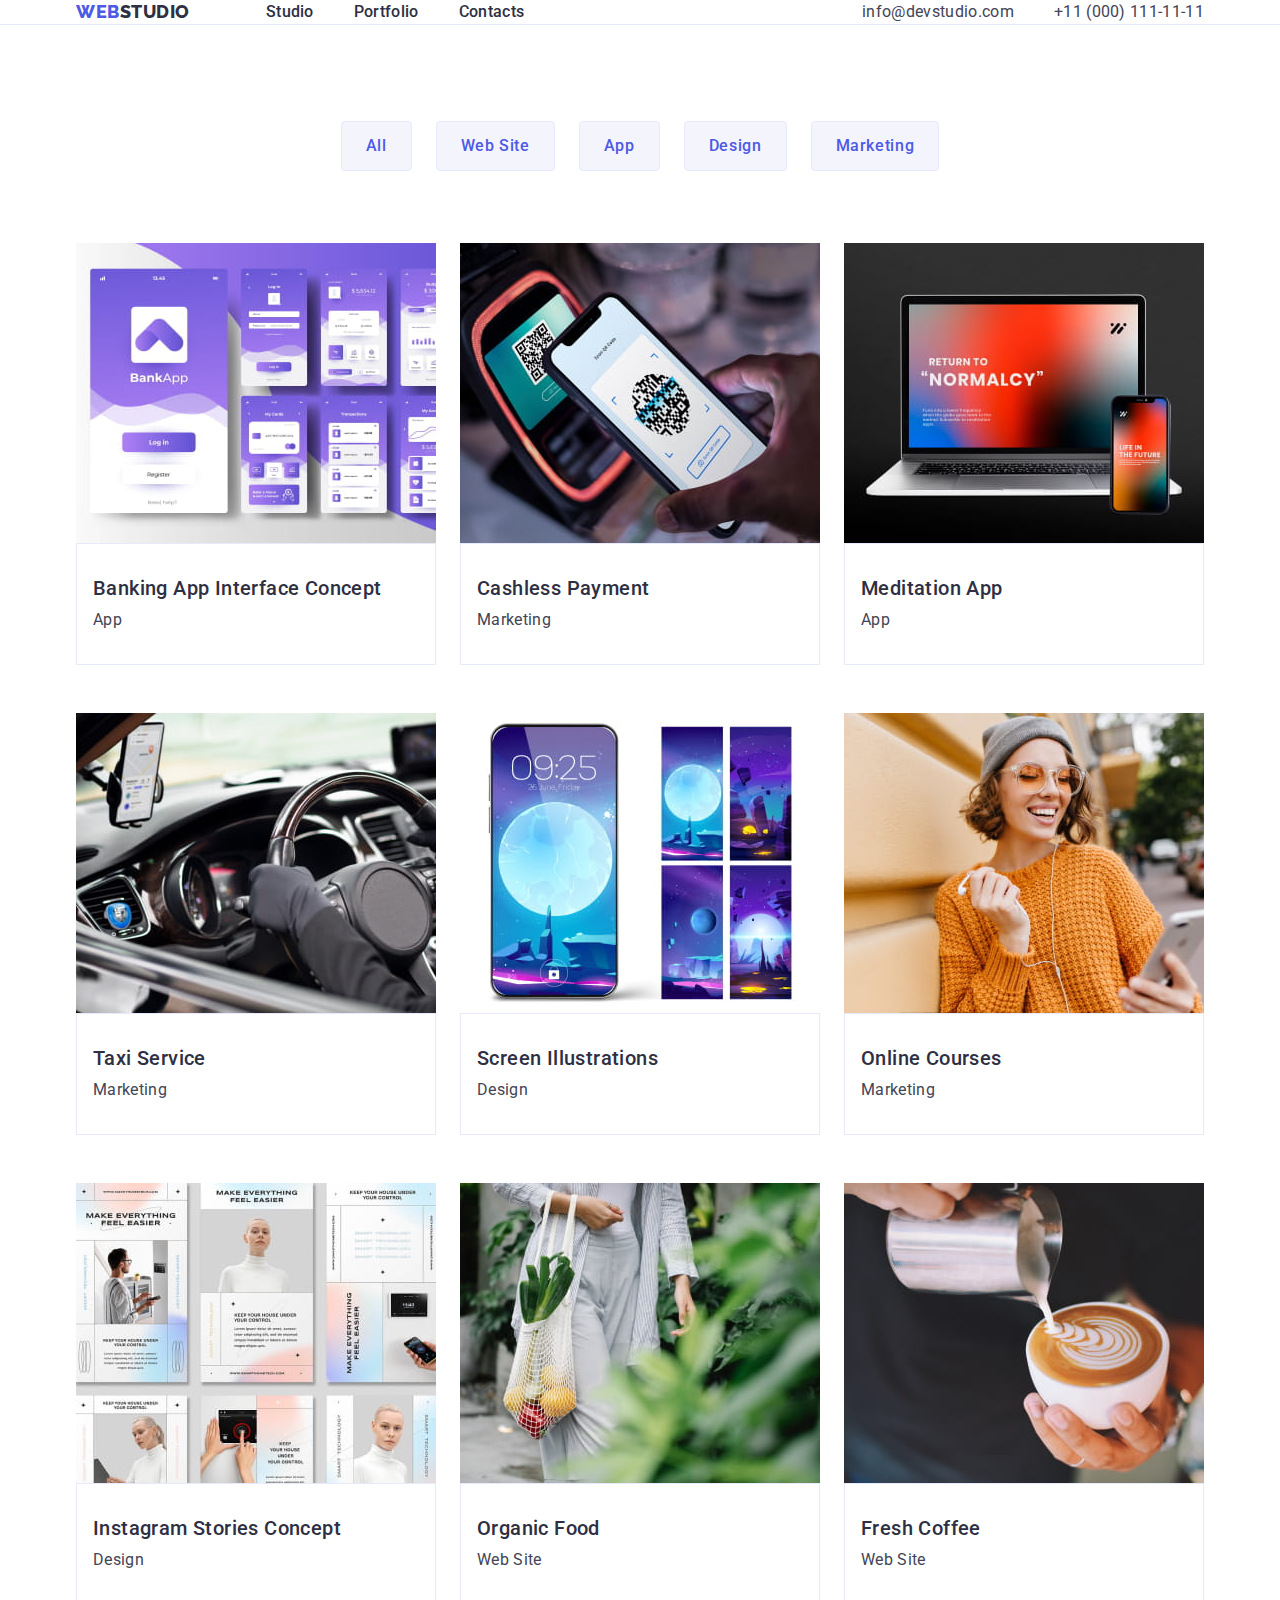
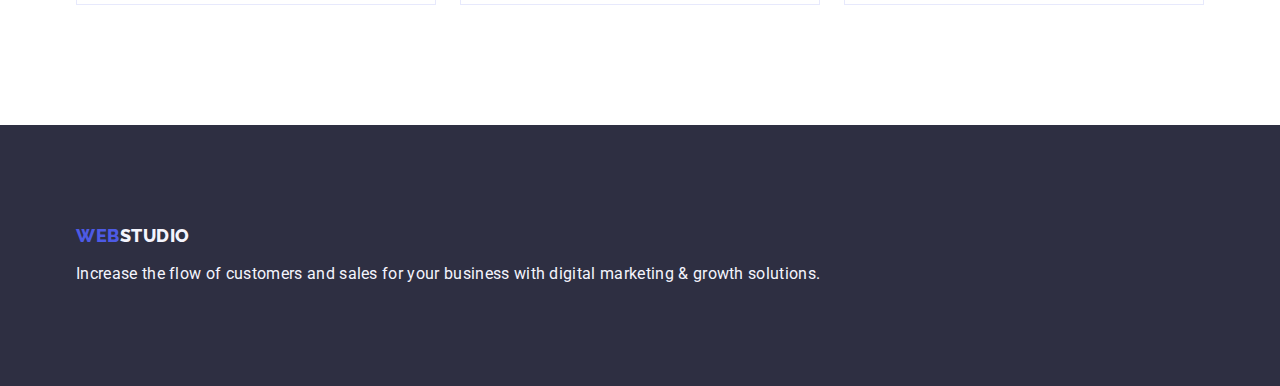
==== commit 504be9c9: "fixing portfolio" ====
--- a/portfolio.html
+++ b/portfolio.html
@@ -82,7 +82,7 @@
             </li>
           </ul>
           <ul class="list-portfolio list">
-            <li>
+            <li class="list-img-portfolio">
               <a class="link" href="">
                 <img
                   src="./images/img1a1.jpg"
@@ -96,7 +96,7 @@
                 </div>
               </a>
             </li>
-            <li>
+            <li class="list-img-portfolio">
               <a class="link" href=""
                 ><img
                   src="./images/img1a2.jpg"
@@ -110,7 +110,7 @@
                 </div>
               </a>
             </li>
-            <li>
+            <li class="list-img-portfolio">
               <a class="link" href=""
                 ><img
                   src="./images/img1a3.jpg"
@@ -124,7 +124,7 @@
                 </div>
               </a>
             </li>
-            <li>
+            <li class="list-img-portfolio">
               <a class="link" href=""
                 ><img
                   src="./images/img1a4.jpg"
@@ -138,7 +138,7 @@
                 </div>
               </a>
             </li>
-            <li>
+            <li class="list-img-portfolio">
               <a class="link" href=""
                 ><img
                   src="./images/img1a5.jpg"
@@ -152,7 +152,7 @@
                 </div>
               </a>
             </li>
-            <li>
+            <li class="list-img-portfolio">
               <a class="link" href=""
                 ><img
                   src="./images/img1a6.jpg"
@@ -166,7 +166,7 @@
                 </div>
               </a>
             </li>
-            <li>
+            <li class="list-img-portfolio">
               <a class="link" href=""
                 ><img
                   src="./images/img1a7.jpg"
@@ -180,7 +180,7 @@
                 </div>
               </a>
             </li>
-            <li>
+            <li class="list-img-portfolio">
               <a class="link" href=""
                 ><img
                   src="./images/img1a8.jpg"
@@ -194,7 +194,7 @@
                 </div>
               </a>
             </li>
-            <li>
+            <li class="list-img-portfolio">
               <a class="link" href=""
                 ><img
                   src="./images/img1a9.jpg"
--- a/css/slyles.css
+++ b/css/slyles.css
@@ -37,6 +37,7 @@
   margin: auto;
   /*outline: 5px solid tomato;
   /*outline-offset: 20px;*/
+  padding: 0 15px;
 }
 
 img {
@@ -49,10 +50,12 @@
   display: block;
 }
 
+.header {
+    border-bottom: 1px solid #e7e9fc;
+}
 .header-container {
   display: flex;
-  justify-content: space-between;  
-  border-bottom: 1px solid #e7e9fc;
+  justify-content: space-between; 
 }
 
 .nav {
@@ -99,6 +102,9 @@
   color: var(--text-color);
 }
 
+.header .logo {
+  margin-right: 76px;
+}
 .logo {
   font-family: 'Raleway', sans-serif;
   text-transform: uppercase;
@@ -117,6 +123,8 @@
 
 .page-navigation {
   list-style-type: none;
+  display: flex;
+  gap: 40px;
 }
 .page-navigation .link {
   font-weight: 500;
@@ -151,6 +159,11 @@
 .address-block .link:active ,
 .address-block .link:focus {
   color: var(--pressed-state);
+}
+
+.address-block .list {
+  display: flex;
+  gap: 40px;
 }
 .list {
   list-style: none;
@@ -202,8 +215,16 @@
 }
 
 /*PORTFOLIO*/
+.portfolio-section {
+  padding: 96px 0 120px 0;
+}
 .filter .filter-list {
   list-style-type: none;
+
+  display: flex;
+  justify-content: center;
+  gap: 24px;
+  margin-bottom: 72px;
 }
 .filter-list .button-nav {
   font-family: "Roboto", sans-serif;
@@ -214,6 +235,10 @@
   background-color: var(--light-color);
   color: var(--primary-brand);
   cursor: pointer;
+
+  padding: 12px 24px;
+  border: 1px solid #e7e9fc;
+  border-radius: 4px;
 }
 
 .filter-list .button-nav:hover,
@@ -221,6 +246,7 @@
 .filter-list .button-nav:focus {
   background-color: var(--pressed-state);
   color: var(--white-background);
+  border: 1px solid transparent;
 }
 
 .list-portfolio {
@@ -233,6 +259,7 @@
     line-height: 1.2;
     letter-spacing: 0.02em;
     color: var(--dark-color);
+    margin-bottom: 8px;
 }
 
 .list-portfolio .index-text{
@@ -242,7 +269,29 @@
   color: var(--text-color);
 }
 
+.fiter-portfolio-container .list-portfolio {
+  display: flex;
+  flex-wrap: wrap;
+  justify-content: space-between;
+  column-gap: 24px;
+  row-gap: 48px;
+}
+.list-img-portfolio {
+  width: calc((100% - 48px) / 3)
+}
+
+.portfolio-content {
+  padding: 32px 16px;
+  border: 1px solid #e7e9fc;
+}
+
+
+
 /*section 1*/
+.benefits {
+  padding: 120px 0;
+}
+
 .benefits .benefits-list {
   list-style-type: none;
   display: flex;
@@ -307,6 +356,7 @@
 }
 .team-block {
   background-color: var(--light-color);
+  padding: 120px 0;
 }
 .team-block .team-list {
   list-style-type: none;
@@ -322,15 +372,22 @@
   line-height: 1.2;
   letter-spacing: 0.4px;
   color: var(--hero-background);
+  
+  text-align: center;
 }
 .team-block .index-text {
   line-height: 1.5;
   letter-spacing: 0.32px;
   color: var(--text-color);
+  text-align: center;
 }
 .team-block .picture {
   background-color: var(--white-background);
-  width: calc((100% - 48px) / 4)
+  width: calc((100% - 48px) / 4);
+  border-radius: 0px 0px 4px 4px;
+}
+.team-name-content {
+  padding: 32px;
 }
 
 /*footer*/
@@ -374,11 +431,7 @@
   margin: -1px;
 }
 
-.fiter-portfolio-container .list-portfolio {
-  display: flex;
-  flex-wrap: wrap;
-  justify-content: space-between;
-}
+
 
 
 .footer-container {
